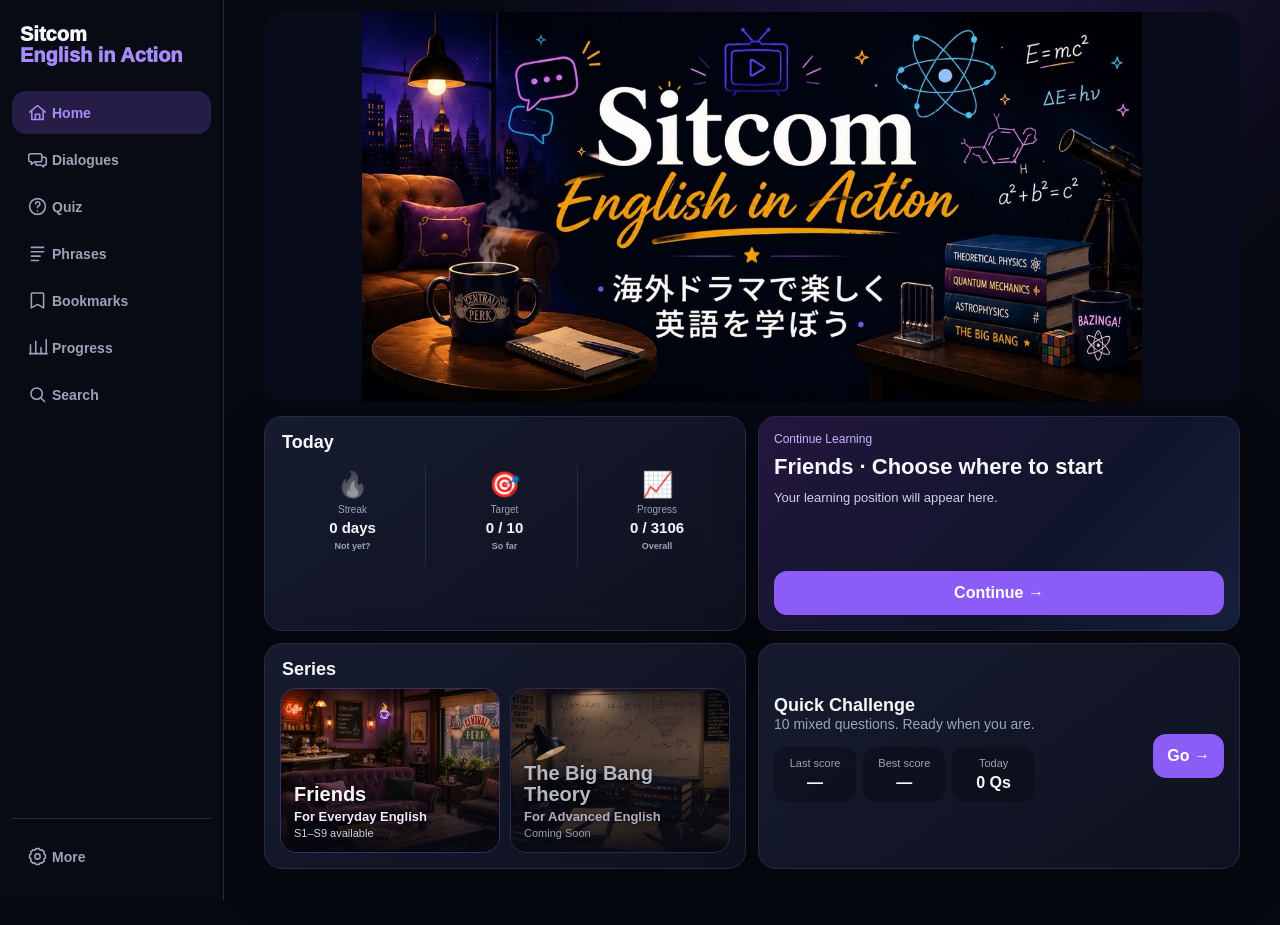
==== index.html @ 6dfb4ff4 "feat: harden dialogue phrase highlighting" ====
<!doctype html>
<html lang="ja">
<head>
  <meta charset="utf-8">
  <meta name="viewport" content="width=device-width, initial-scale=1, viewport-fit=cover">
  <meta name="theme-color" content="#070912">
  <meta name="apple-mobile-web-app-capable" content="yes">
  <meta name="apple-mobile-web-app-status-bar-style" content="black-translucent">
  <meta name="apple-mobile-web-app-title" content="Sitcom English">
  <title>Sitcom English in Action</title>
  <link rel="manifest" href="manifest.webmanifest">
  <link rel="apple-touch-icon" sizes="180x180" href="assets/icons/apple-touch-icon.png">
  <link rel="stylesheet" href="css/style.css?v=4.13">
</head>
<body>
  <div class="app-shell">
    <aside id="sidebar" class="sidebar" aria-label="Global navigation"></aside>
    <div class="app-column">
      <header class="topbar">
        <button id="backButton" class="icon-button back-button" type="button" aria-label="Back">←</button>
        <button id="searchButton" class="icon-button" type="button" aria-label="Universal Search">⌕</button>
      </header>
      <div id="desktopContextBar" class="desktop-contextbar" hidden>
        <button id="desktopBackButton" class="text-button desktop-back-button" type="button">← Back</button>
      </div>
      <main id="app" class="main" tabindex="-1">
        <section class="loading-card">Loading data…</section>
      </main>
    </div>
  </div>
  <nav id="bottomNav" class="bottom-nav" aria-label="Global navigation"></nav>
  <div id="modalRoot"></div>
  <script src="js/dialogue-match-hints.js?v=1.2" defer></script>
  <script src="js/dialogue-highlight-matcher.js?v=1.0" defer></script>
  <script src="js/app.js?v=4.27" defer></script>
  <script src="js/pwa.js?v=4.0" defer></script>
</body>
</html>
---- css/style.css ----
:root{
  color-scheme:dark;--bg:#070912;--bg-2:#0b0e19;--surface:#111525;--surface-2:#171c30;
  --border:#262c43;--text:#f7f7fb;--muted:#9aa3b8;--purple:#8b5cf6;--purple-2:#a78bfa;
  --purple-soft:#251d46;--danger:#f87171;--success:#4ade80;--warning:#fbbf24;
  --sidebar:224px;--topbar:64px;--bottom:72px;--radius:20px;--shadow:0 18px 48px rgba(0,0,0,.28);--mobile-top-inset:max(env(safe-area-inset-top,0px),env(titlebar-area-height,0px));--mobile-leading-inset:max(16px,env(safe-area-inset-left,0px),env(titlebar-area-x,0px))
}
*{box-sizing:border-box}html{background:var(--bg)}body{margin:0;background:radial-gradient(circle at 75% -15%,#25184a 0,transparent 34%),var(--bg);color:var(--text);font-family:Inter,-apple-system,BlinkMacSystemFont,"Segoe UI",sans-serif;min-height:100vh}
.sr-only{position:absolute;width:1px;height:1px;padding:0;margin:-1px;overflow:hidden;clip:rect(0,0,0,0);white-space:nowrap;border:0}
button,input,select{font:inherit}button{color:inherit}.app-shell{min-height:100vh}.app-column{min-width:0}.main{width:min(1120px,100%);margin:0 auto;padding:12px 16px calc(var(--bottom) + 24px)}
.topbar{height:calc(var(--topbar) + var(--mobile-top-inset));position:sticky;top:0;z-index:30;display:flex;align-items:center;justify-content:space-between;padding:var(--mobile-top-inset) 16px 0 var(--mobile-leading-inset);background:rgba(7,9,18,.88);backdrop-filter:blur(18px);border-bottom:1px solid rgba(38,44,67,.65)}
.desktop-contextbar{display:none}
.icon-button,.nav-button,.chip,.secondary-button,.primary-button,.bookmark-button,.list-row,.series-card,.text-button,.answer-button,.seg-button,.translation-toggle{border:0;cursor:pointer}
.icon-button{width:44px;height:44px;border-radius:50%;display:grid;place-items:center;background:var(--surface);border:1px solid var(--border);font-size:24px}.back-button:disabled{opacity:0;pointer-events:none}
.sidebar{display:none}.bottom-nav{position:fixed;z-index:40;left:0;right:0;bottom:0;height:calc(var(--bottom) + env(safe-area-inset-bottom));padding:6px 6px env(safe-area-inset-bottom);display:grid;grid-template-columns:repeat(5,1fr);background:rgba(11,14,25,.96);backdrop-filter:blur(18px);border-top:1px solid var(--border)}
.nav-button{min-width:0;background:transparent;color:var(--muted);border-radius:14px;padding:7px 2px;font-size:10px;font-weight:750;display:flex;flex-direction:column;align-items:center;gap:4px}.nav-button .nav-icon{font-size:18px;line-height:1}.nav-button.active{color:var(--purple-2);background:var(--purple-soft)}
.eyebrow{color:var(--purple-2);font-size:12px;font-weight:800;letter-spacing:.14em;text-transform:uppercase}.page-title{font-size:clamp(27px,7vw,42px);line-height:1.04;margin:6px 0 8px;letter-spacing:-.035em}.page-subtitle,.muted{color:var(--muted)}.page-subtitle{font-size:14px;margin:0}.page-header{position:relative;margin:10px 0 20px}.brand-title{font-size:clamp(38px,12vw,64px);line-height:.94;letter-spacing:-.055em;margin:12px 0}.brand-title span{display:block;color:var(--purple-2)}
.card{background:linear-gradient(145deg,rgba(23,28,48,.94),rgba(14,18,32,.96));border:1px solid var(--border);border-radius:var(--radius);padding:18px;box-shadow:var(--shadow)}.section{margin:18px 0}.section-head{display:flex;align-items:end;justify-content:space-between;gap:12px;margin:0 2px 10px}.section-title{font-size:18px;margin:0}.section-meta{font-size:12px;color:var(--muted)}
.today-grid{display:grid;grid-template-columns:repeat(3,1fr);gap:6px}.today-stat{text-align:center;padding:8px 4px;border-right:1px solid var(--border)}.today-stat:last-child{border:0}.today-icon{display:block;font-size:17px;margin-bottom:3px}.today-label{display:block;color:var(--muted);font-size:10px}.today-value{display:block;font-size:15px;margin-top:4px;white-space:nowrap}.continue-card{background:linear-gradient(135deg,#23163e,#10152a 62%,#17203b);min-height:190px;display:flex;flex-direction:column;justify-content:space-between}.continue-kicker{font-size:12px;color:#c4b5fd}.continue-title{font-size:22px;margin:8px 0}.continue-meta{color:#cbd5e1;font-size:13px;line-height:1.5}
.primary-button,.secondary-button,.danger-button{border-radius:14px;min-height:46px;padding:11px 16px;font-weight:800}.primary-button{background:var(--purple);color:white}.secondary-button{background:var(--surface-2);border:1px solid var(--border);color:var(--text)}.danger-button{background:#32191f;border:1px solid #743443;color:#fecaca}.secondary-button.selected-filter{background:var(--purple-soft);border-color:#6d4dae;color:#ddd6fe}.button-row{display:flex;gap:10px;flex-wrap:wrap}.button-row>*{flex:1}.compact-card{display:flex;align-items:center;justify-content:space-between;gap:14px}.compact-card .primary-button{flex:0 0 auto}
.series-grid{display:grid;grid-template-columns:repeat(2,minmax(0,1fr));gap:10px}.series-card{text-align:left;min-height:126px;padding:16px;border-radius:18px;background:linear-gradient(145deg,#21173e,#12172a);border:1px solid #3b2d68;display:flex;flex-direction:column;justify-content:flex-end}.series-card.disabled{opacity:.58;cursor:not-allowed;background:var(--surface)}.series-name{font-size:20px;font-weight:900;line-height:1.05}.series-state{color:var(--muted);font-size:11px;margin-top:7px}
.dashboard{display:grid;gap:14px}.stats-row{display:grid;grid-template-columns:repeat(3,1fr);gap:8px}.stat-box{padding:12px 8px;text-align:center;background:rgba(7,9,18,.45);border-radius:14px}.stat-box span{display:block;color:var(--muted);font-size:11px}.stat-box strong{display:block;margin-top:5px;font-size:16px}
.list-rows{border:1px solid var(--border);border-radius:18px;overflow:hidden}.list-row{width:100%;background:var(--surface);padding:17px;display:flex;justify-content:space-between;align-items:center;text-align:left;border-bottom:1px solid var(--border)}.list-row:last-child{border-bottom:0}.list-row strong{font-size:16px}.row-meta{color:var(--muted);font-size:13px}.row-end{display:flex;align-items:center;gap:10px}
.chips{display:flex;gap:8px;overflow-x:auto;white-space:nowrap;padding:2px 12px 8px 0;scrollbar-width:none;mask-image:linear-gradient(to right,#000 92%,transparent)}.chips::-webkit-scrollbar{display:none}.chips>.chip{flex:0 0 auto}.chip{white-space:nowrap;border-radius:999px;min-height:40px;padding:8px 14px;background:var(--surface);border:1px solid var(--border);color:var(--muted);font-size:13px;font-weight:800}.chip.selected{background:var(--purple);border-color:var(--purple);color:white;box-shadow:0 0 0 2px rgba(167,139,250,.2)}.chip:disabled{opacity:.35;cursor:not-allowed}
.filter-layout{display:grid;gap:14px}.filter-panel{min-width:0}.filter-group{margin-bottom:15px}.filter-label{font-size:11px;color:var(--muted);font-weight:800;text-transform:uppercase;letter-spacing:.08em;margin:0 0 7px}.select{width:100%;min-height:42px;background:var(--surface);color:var(--text);border:1px solid var(--border);border-radius:12px;padding:8px 12px}.result-count{color:var(--muted);font-size:13px;margin:2px 0 10px}
.content-list{display:grid;gap:10px}.phrase-card,.dialogue-card{position:relative;background:var(--surface);border:1px solid var(--border);border-radius:18px;padding:16px;cursor:pointer;transition:.16s transform,.16s border-color}.phrase-card:hover,.dialogue-card:hover{transform:translateY(-1px);border-color:#53437f}.phrase-name{font-size:19px;font-weight:900;color:#ddd6fe;padding-right:44px;overflow-wrap:anywhere}.meaning{margin-top:7px;font-size:15px;line-height:1.45}.meta-line{display:flex;flex-wrap:wrap;gap:6px;margin-top:11px}.tag{font-size:11px;color:#cbd5e1;background:#1c2236;border:1px solid #303750;border-radius:999px;padding:5px 8px}.priority{color:#f5d76e}.bookmark-button{position:absolute;right:12px;top:12px;width:42px;height:42px;border-radius:50%;background:#1c2236;border:1px solid var(--border);display:grid;place-items:center}.bookmark-button::before{content:"";width:13px;height:18px;border:2px solid var(--muted);clip-path:polygon(0 0,100% 0,100% 100%,50% 72%,0 100%)}.bookmark-button.on{background:#2c2050;border-color:#6d4dae}.bookmark-button.on::before{border-color:#d8b4fe;background:#d8b4fe}.empty{border:1px dashed var(--border);border-radius:18px;padding:22px;text-align:center;color:var(--muted)}
.dialogue-card{display:grid;grid-template-columns:58px 1fr;gap:14px}.dialogue-thumb{width:58px;height:58px;border-radius:15px;background:linear-gradient(145deg,#51368c,#17213d)}.dialogue-title{font-size:17px;font-weight:850;padding-right:42px;line-height:1.35}.dialogue-card .bookmark-button{top:10px}.chevron{color:var(--muted)}
.detail-card{position:relative;padding:20px}.detail-title{font-size:28px;line-height:1.15;margin:6px 48px 8px 0}.detail-copy{line-height:1.65}.example{background:#0c1020;border:1px solid var(--border);border-radius:14px;padding:14px;margin-top:10px;line-height:1.55}.dialogue-pager{display:grid;grid-template-columns:1fr auto 1fr;align-items:center;margin:4px 0 16px}.dialogue-pager .text-button:last-child{text-align:right}.text-button{background:none;color:var(--purple-2);padding:10px 0}.text-button:disabled{opacity:.3;cursor:default}
.dialogue-controls{display:grid;grid-template-columns:minmax(0,1fr);gap:8px}.segmented{display:grid;grid-template-columns:repeat(3,1fr);background:#0c1020;border:1px solid var(--border);border-radius:14px;padding:4px;gap:3px}.seg-button{background:transparent;border-radius:10px;padding:9px 5px;color:var(--muted);font-size:12px;font-weight:800}.seg-button.selected{background:var(--purple-soft);color:#ddd6fe}.translation-toggle{min-width:126px;display:flex;align-items:center;justify-content:center;gap:6px;padding:8px 11px;border-radius:14px;background:var(--surface-2);border:1px solid var(--border);color:var(--muted);font-size:12px}.translation-toggle strong{color:var(--text)}.translation-toggle.selected{background:var(--purple-soft);border-color:#6d4dae;color:#c4b5fd}.translation-toggle.selected strong{color:#ddd6fe}.dialogue-recording-actions,.detail-recording-actions{display:grid;grid-template-columns:repeat(2,minmax(0,1fr));gap:8px}.record-button{min-width:0;white-space:nowrap}.record-button:disabled{opacity:.5;cursor:default}.dialogue-play-button{width:100%;min-width:0;height:46px;min-height:46px;white-space:nowrap}.dialogue-play-button.playing{background:var(--purple-soft);border-color:#6d4dae;color:#ddd6fe}.conversation{display:flex;flex-direction:column;gap:10px;margin:18px 0}.bubble-row{display:flex}.bubble-row.b{justify-content:flex-end}.bubble{max-width:87%;border-radius:18px 18px 18px 5px;padding:12px 14px;background:#1a2032;border:1px solid var(--border);line-height:1.5}.bubble-row.b .bubble{border-radius:18px 18px 5px 18px;background:#251d46;border-color:#443269}.speaker-label{font-size:10px;color:var(--purple-2);font-weight:900;margin-bottom:4px}.translation{font-size:12px;color:var(--muted);margin-top:6px}.hidden-line{min-width:150px;cursor:pointer}.hidden-line .dialogue-line-text{border-bottom:2px solid transparent}.hidden-dialogue-text{color:transparent;background:rgba(139,92,246,.2);border-bottom-color:var(--purple-2);border-radius:5px 5px 2px 2px;box-decoration-break:clone;-webkit-box-decoration-break:clone;user-select:none;-webkit-user-select:none}.hidden-dialogue-text .highlight-phrase{color:transparent}.hidden-speaker-control{visibility:hidden;pointer-events:none}.highlight-phrase{color:#ddd6fe;background:rgba(139,92,246,.22);border-radius:4px;padding:0 2px}.learning-list{display:grid;gap:8px}.learning-item{background:#0c1020;border:1px solid var(--border);border-radius:14px;padding:12px;cursor:pointer}.learning-item strong{display:block;color:#ddd6fe}.learning-item span{display:block;color:var(--muted);font-size:13px;margin-top:4px}
.quiz-question{font-size:19px;line-height:1.55;margin:16px 0}.quiz-progress{height:5px;background:#242a3c;border-radius:99px;overflow:hidden}.quiz-progress>span{display:block;height:100%;background:var(--purple);transition:width .2s}.answer-list{display:grid;gap:9px}.answer-button{min-height:50px;text-align:left;border-radius:14px;padding:12px 14px;background:var(--surface-2);border:1px solid var(--border)}.answer-button.correct{border-color:var(--success);background:#102a20}.answer-button.incorrect{border-color:var(--danger);background:#32191f}.answer-button:disabled{cursor:default}.feedback{border-radius:15px;padding:14px;margin:14px 0}.feedback.good{background:#102a20;color:#bbf7d0}.feedback.bad{background:#32191f;color:#fecaca}.blank-input{width:100%;background:var(--surface);border:1px solid var(--border);color:var(--text);border-radius:14px;padding:14px;font-size:17px;margin:12px 0}.result-score{font-size:54px;font-weight:950;letter-spacing:-.05em;margin:4px 0 14px}.mistake-list{display:grid;gap:8px;margin:12px 0}.mistake-item{width:100%;min-height:56px;display:grid;grid-template-columns:minmax(0,1fr) auto;align-items:center;gap:12px;text-align:left;color:var(--text);transition:.16s border-color,.16s background-color}.mistake-copy{min-width:0}.mistake-copy strong,.mistake-copy>span{overflow-wrap:anywhere}.mistake-chevron{color:var(--muted);font-size:24px;line-height:1}.mistake-item:hover{border-color:#53437f;background:#12172a}.mistake-item:focus-visible{outline:2px solid var(--purple-2);outline-offset:2px;border-color:#6d4dae}
.quiz-question{font-size:19px;line-height:1.55;margin:16px 0}.quiz-progress{height:5px;background:#242a3c;border-radius:99px;overflow:hidden}.quiz-progress>span{display:block;height:100%;background:var(--purple);transition:width .2s}.answer-list{display:grid;gap:9px}.answer-button{min-height:50px;text-align:left;border-radius:14px;padding:12px 14px;background:var(--surface-2);border:1px solid var(--border)}.answer-button.correct{border-color:var(--success);background:#102a20}.answer-button.incorrect{border-color:var(--danger);background:#32191f}.answer-button:disabled{cursor:default}.feedback{border-radius:15px;padding:14px;margin:14px 0}.feedback.good{background:#102a20;color:#bbf7d0}.feedback.bad{background:#32191f;color:#fecaca}.blank-input{width:100%;background:var(--surface);border:1px solid var(--border);color:var(--text);border-radius:14px;padding:14px;font-size:17px;margin:12px 0}.result-score{font-size:54px;font-weight:950;letter-spacing:-.05em;margin:4px 0 14px}.mistake-list{display:grid;gap:8px;margin:12px 0}.mistake-item{width:100%;min-height:56px;display:grid;grid-template-columns:minmax(0,1fr) auto;align-items:center;gap:12px;text-align:left;color:var(--text);transition:.16s border-color,.16s background-color}.mistake-copy{min-width:0}.mistake-copy strong,.mistake-copy>span{overflow-wrap:anywhere}.mistake-chevron{color:var(--muted);font-size:24px;line-height:1}.mistake-item:hover{border-color:#53437f;background:#12172a}.mistake-item:focus-visible{outline:2px solid var(--purple-2);outline-offset:2px;border-color:#6d4dae}.quiz-result-item{grid-template-columns:auto minmax(0,1fr) auto auto}.quiz-result-number{min-width:18px;color:var(--muted);font-size:12px;font-weight:850}.quiz-result-status{border:1px solid currentColor;border-radius:999px;padding:4px 7px;font-size:10px;font-weight:900;line-height:1}.quiz-result-status.correct{color:#86efac;background:rgba(34,197,94,.1)}.quiz-result-status.incorrect{color:#fca5a5;background:rgba(239,68,68,.1)}
.modal-open{overflow:hidden}.search-backdrop{z-index:110}.search-modal{width:min(760px,calc(100vw - 40px));max-height:min(85vh,860px);display:flex;flex-direction:column;overflow:hidden;box-shadow:0 24px 72px rgba(0,0,0,.48)}.search-modal .modal-heading{flex:0 0 auto}.search-input{flex:0 0 auto;width:100%;min-height:48px;background:var(--surface-2);border:1px solid var(--border);border-radius:15px;padding:12px 14px;color:var(--text);font-size:16px}.search-input:focus-visible{outline:2px solid var(--purple-2);outline-offset:2px;border-color:#6d4dae}.search-results{min-height:0;overflow-y:auto;overscroll-behavior:contain;margin-top:16px;padding:0 6px 4px 0;scrollbar-width:thin;scrollbar-color:#4b4168 transparent}.search-results::-webkit-scrollbar{width:6px}.search-results::-webkit-scrollbar-track{background:transparent}.search-results::-webkit-scrollbar-thumb{background:#4b4168;border-radius:999px}.search-section{margin:18px 0}.search-hit{cursor:pointer;padding:13px 0;border-bottom:1px solid var(--border)}.search-hit strong{color:#ddd6fe}.search-snippet{font-size:13px;color:var(--muted);margin-top:5px;line-height:1.45}mark{background:#563c8d;color:white;border-radius:3px;padding:0 2px}
.modal-backdrop{position:fixed;inset:0;z-index:100;background:rgba(0,0,0,.7);display:grid;place-items:center;padding:20px}.modal{width:min(380px,100%);background:var(--surface);border:1px solid var(--border);border-radius:20px;padding:20px}.modal h2{margin-top:0}.loading-card{margin:20vh auto;padding:24px;text-align:center;color:var(--muted)}
.backup-modal{width:min(460px,100%);max-height:min(88vh,720px);overflow-y:auto;overflow-x:hidden}.backup-actions{display:grid;gap:10px}.backup-action{width:100%;min-height:70px;display:flex;align-items:flex-start;justify-content:center;flex-direction:column;gap:5px;padding:14px 16px;text-align:left;color:var(--text);background:#0c1020;border:1px solid var(--border);border-radius:14px}.backup-action:hover{border-color:#6d4dae;background:#11162b}.backup-action:focus-visible{outline:2px solid var(--purple-2);outline-offset:2px}.backup-action strong,.backup-action span{display:block}.backup-action span{color:var(--muted);font-size:12px}.backup-info{margin-top:16px;padding-top:15px;border-top:1px solid var(--border);color:var(--muted);font-size:13px;line-height:1.6}.backup-info>p{margin:0 0 10px}.backup-info section{margin-top:14px}.backup-info h3{margin:0 0 4px;color:var(--text);font-size:13px}.backup-info section p{margin:0}.backup-note{color:var(--muted);line-height:1.55}.backup-info .backup-note{margin:14px 0 0;font-size:12px}.backup-feedback{margin:14px 0 0;padding:10px 12px;border-radius:12px;font-size:13px;line-height:1.5}.backup-feedback.success{color:#bbf7d0;background:#10251d;border:1px solid #285e46}.backup-feedback.error,.backup-warning{color:#fecaca;background:#32191f;border:1px solid #743443}.backup-warning{padding:10px 12px;border-radius:12px;font-size:13px}.visually-hidden{position:absolute!important;width:1px!important;height:1px!important;padding:0!important;margin:-1px!important;overflow:hidden!important;clip:rect(0,0,0,0)!important;white-space:nowrap!important;border:0!important}
.sound-setting{width:100%;display:flex;align-items:center;justify-content:space-between;gap:12px;padding:10px 12px;text-align:left;color:var(--text);background:#0c1020;border:1px solid var(--border);border-radius:14px;cursor:pointer}.sound-setting strong,.sound-setting small{display:block}.sound-setting-copy{display:flex;align-items:baseline;gap:7px;min-width:0}.sound-setting small{color:var(--muted);font-size:10px;font-weight:800;letter-spacing:.06em}.sound-switch{position:relative;flex:0 0 auto;width:42px;height:24px;border-radius:999px;background:#303750;transition:.16s background}.sound-switch i{position:absolute;top:3px;left:3px;width:18px;height:18px;border-radius:50%;background:#cbd5e1;transition:.16s transform}.sound-switch.on{background:var(--purple)}.sound-switch.on i{transform:translateX(18px);background:white}.sound-setting:focus-visible{outline:2px solid var(--purple-2);outline-offset:2px}.sidebar-sound-setting{min-height:44px;margin:0 0 4px;background:transparent}.sidebar-sound-setting:hover{background:var(--surface-2)}
.sidebar-more-panel{display:grid;gap:4px;margin-top:6px;padding:7px;background:#0c1020;border:1px solid var(--border);border-radius:14px;box-shadow:0 12px 30px rgba(0,0,0,.3)}.sidebar-more-panel[hidden]{display:none}.sidebar-more-button[aria-expanded="true"]{color:var(--purple-2);background:var(--purple-soft)}.sidebar-more-sound-setting{min-height:44px;background:transparent;border:0}.sidebar-more-row{width:100%;min-height:42px;display:flex;align-items:center;gap:10px;padding:8px 10px;color:var(--text);background:transparent;border:0;border-radius:10px;text-align:left;cursor:pointer}.sidebar-more-row:hover,.sidebar-more-row:focus-visible{background:var(--surface-2)}
.how-list{display:grid;gap:12px}.how-item{display:grid;grid-template-columns:28px 1fr;gap:10px}.how-icon{color:var(--purple-2)}.how-item strong{display:block}.how-item span{display:block;color:var(--muted);font-size:13px;margin-top:3px}.desktop-only{display:none}
@media (min-width:760px){
  .app-shell{display:grid;grid-template-columns:var(--sidebar) minmax(0,1fr)}.sidebar{display:flex;position:sticky;top:0;height:100vh;padding:24px 14px;flex-direction:column;border-right:1px solid var(--border);background:rgba(9,11,21,.96);z-index:45}.sidebar-brand{font-size:20px;font-weight:950;line-height:1.03;margin:4px 8px 28px}.sidebar-brand span{display:block;color:var(--purple-2)}.sidebar .nav-button{font-size:14px;flex-direction:row;justify-content:flex-start;padding:12px 14px;margin:3px 0}.sidebar .nav-icon{width:24px;text-align:center}.sidebar-primary{display:flex;flex-direction:column}.sidebar-secondary{display:flex;flex-direction:column;margin-top:auto;padding-top:14px;border-top:1px solid var(--border)}.bottom-nav{display:none}.topbar{display:none}.desktop-contextbar{width:min(1120px,100%);margin:0 auto;padding:12px 28px 0}.desktop-contextbar:not([hidden]){display:flex}.desktop-back-button{min-height:38px;padding:5px 0}.main{padding:12px 28px 56px}.desktop-contextbar:not([hidden])+.main{padding-top:7px}.dashboard{grid-template-columns:repeat(2,minmax(0,1fr));align-items:stretch}.dashboard>.card{min-height:230px}.filter-layout{grid-template-columns:230px minmax(0,1fr);align-items:start}.filter-panel{position:sticky;top:16px}.dialogue-layout{display:grid;grid-template-columns:minmax(0,1.5fr) minmax(260px,.75fr);gap:18px;align-items:start}.dialogue-side{position:sticky;top:16px}.desktop-only{display:block}.mobile-only{display:none}.main{padding-bottom:56px}
}
@media (min-width:1100px){.main{padding-left:40px;padding-right:40px}.phrase-grid{grid-template-columns:repeat(2,minmax(0,1fr))}.brand-title{font-size:68px}}
@media (max-width:759px){.search-backdrop{padding:16px 12px calc(var(--bottom) + env(safe-area-inset-bottom) + 12px)}.search-modal{width:100%;max-height:min(82vh,calc(100dvh - var(--bottom) - env(safe-area-inset-bottom) - 28px));padding:18px}.search-results{margin-top:14px}}
@supports (-webkit-touch-callout:none){@media (max-width:759px){:root{--mobile-top-inset:max(env(safe-area-inset-top,0px),env(safe-area-max-inset-top,0px),env(titlebar-area-height,0px),24px)}}}
@media (max-width:759px){.ipad-window-ui{--mobile-leading-inset:max(72px,env(safe-area-inset-left,0px),env(titlebar-area-x,0px))}}
@media (max-width:1000px){.translation-toggle,.dialogue-play-button{min-height:42px;width:100%}}
.dialogue-controls .segmented{grid-template-columns:repeat(4,1fr)}
.blank-mode-hint{margin:8px 2px 0;font-size:12px;line-height:1.4}.reveal-hint-concealed{visibility:hidden;pointer-events:none;user-select:none;-webkit-user-select:none}
.dialogue-blank{color:transparent;background:rgba(139,92,246,.2);border-bottom:2px solid var(--purple-2);border-radius:5px 5px 2px 2px;cursor:pointer;box-decoration-break:clone;-webkit-box-decoration-break:clone;user-select:none;-webkit-user-select:none}
.dialogue-blank:hover,.dialogue-blank:focus-visible{background:rgba(139,92,246,.34);outline:2px solid rgba(167,139,250,.45);outline-offset:2px}
.dialogue-blank-text{color:inherit}.translation-concealed{visibility:hidden;pointer-events:none;user-select:none;-webkit-user-select:none}
/* v2.0 shared UI refinement: unified line icons and one-step denser layout. */
.line-icon{width:22px;height:22px;display:block;fill:none;stroke:currentColor;stroke-width:1.8;stroke-linecap:round;stroke-linejoin:round}
.nav-button{padding:6px 2px;gap:3px}.nav-button .nav-icon{font-size:inherit;line-height:1}.nav-button .line-icon{width:21px;height:21px}
.bookmark-button{right:10px;top:10px;color:var(--muted)}.bookmark-button::before{content:none}.bookmark-button .line-icon{width:20px;height:20px}.bookmark-button.on{color:#d8b4fe}.bookmark-button.on .bookmark-icon{fill:currentColor}
.icon-label{display:inline-flex;align-items:center;justify-content:center;gap:7px}.icon-label .line-icon{width:17px;height:17px;flex:0 0 auto}
.main{padding-top:10px}.page-header{margin:8px 0 16px}.card{border-radius:18px;padding:15px}.section{margin:15px 0}.section-head{gap:10px;margin-bottom:8px}.dashboard{gap:11px}.compact-card{gap:11px}
.primary-button,.secondary-button{min-height:44px;padding:9px 14px;border-radius:13px}.series-card{min-height:116px;padding:14px;border-radius:16px}.stats-row{gap:7px}.stat-box{padding:10px 7px;border-radius:13px}
.list-rows{border-radius:16px}.list-row{padding:14px}.chips{gap:6px;padding:2px 10px 6px 0}.chip{min-height:40px;padding:7px 12px}.filter-layout{gap:11px}.filter-group{margin-bottom:12px}.filter-label{font-size:10.5px;margin-bottom:6px}.select{min-height:40px;padding:7px 11px}.result-count{font-size:12px;margin-bottom:8px}
.content-list{gap:8px}.phrase-card,.dialogue-card{border-radius:16px;padding:14px}.meaning{margin-top:6px}.meta-line{gap:5px;margin-top:9px}.tag{font-size:10px;padding:4px 7px}.empty{border-radius:16px;padding:18px}
.dialogue-card{grid-template-columns:54px 1fr;gap:12px}.dialogue-thumb{width:54px;height:54px;border-radius:14px}.detail-card{padding:17px}.example{padding:12px;margin-top:8px}.conversation{gap:8px;margin:15px 0}.bubble{padding:11px 13px}.learning-list{gap:7px}.learning-item{padding:10px}.search-section{margin:15px 0}.search-hit{padding:11px 0}
@media (min-width:760px){.sidebar{padding:20px 12px}.sidebar-brand{margin-bottom:24px}.sidebar .nav-button{padding:11px 13px;margin:2px 0}.sidebar .nav-icon{width:24px;display:grid;place-items:center}.main{padding-top:12px}.desktop-contextbar:not([hidden])+.main{padding-top:7px}.dashboard{gap:12px}.dashboard>.card{min-height:215px}.filter-layout{grid-template-columns:220px minmax(0,1fr)}.dialogue-layout{gap:15px}}
@media (prefers-reduced-motion:reduce){*{scroll-behavior:auto!important;transition:none!important}}

/* v2.0 shared UI refinement 2: denser list filters, dialogue cards and shared chips. */
.list-page-header{margin-bottom:14px}
.list-page-title{margin:0;color:var(--text);font-size:clamp(18px,4.8vw,24px);line-height:1.2;letter-spacing:.01em;text-transform:uppercase}
.list-page-count{margin:4px 0 0;color:var(--muted);font-size:13px}
.chips{gap:5px;padding:1px 9px 5px 0}
.chip{min-height:38px;padding:6px 11px;font-size:12.5px;box-shadow:none}
.chip.selected{box-shadow:0 1px 5px rgba(139,92,246,.2)}
.phrase-filter-panel{padding:12px}
.phrase-filter-panel .filter-group{margin-bottom:9px}
.phrase-filter-panel .filter-label{margin-bottom:4px}
.phrase-filter-panel .select{min-height:38px;padding:5px 10px}
.phrase-filter-panel .secondary-button{min-height:40px;padding:7px 11px}
.dialogue-list{gap:6px}
.dialogue-card{grid-template-columns:42px minmax(0,1fr);gap:10px;padding:10px 12px;border-radius:14px}
.dialogue-thumb{width:42px;height:42px;border-radius:11px}
.dialogue-card-body{min-width:0}
.dialogue-title{font-size:16px;line-height:1.25;padding-right:40px}
.dialogue-counts{margin-top:3px;color:var(--muted);font-size:12px;line-height:1.25}
.dialogue-meta{display:flex;align-items:center;flex-wrap:wrap;gap:5px 8px;margin-top:6px}
.dialogue-meta .tag{padding:3px 6px}
.episode-text{min-width:0;color:#b8c0d2;font-size:10.5px;line-height:1.35;overflow-wrap:anywhere}
.dialogue-card .bookmark-button{top:5px;right:6px;width:38px;height:38px}
@media (min-width:760px){.list-page-header{margin-bottom:16px}.phrase-filter-panel{padding:13px}.dialogue-card{grid-template-columns:44px minmax(0,1fr);padding:11px 13px}.dialogue-thumb{width:44px;height:44px}}

/* v2.0 shared UI refinement 3: detail rhythm, shared search cards and episode rows. */
.detail-page{padding-top:2px}
.detail-page.detail-swipe-transition{pointer-events:none;will-change:transform,opacity}
.detail-page .detail-card{margin-top:0}
.detail-page .detail-title{margin-top:5px;margin-bottom:7px}
.detail-page .meta-line{margin-top:8px}
.detail-page .detail-copy{margin:14px 0 10px}
.dialogue-detail-page .dialogue-pager,.phrase-detail-page .dialogue-pager{margin:0 0 6px}
.detail-page-header{margin:0 0 13px;padding-right:46px}
.detail-page-header .page-title{margin-top:5px;margin-bottom:0}
.detail-page-header .bookmark-button{top:16px}
.search-results .phrase-card,.search-results .dialogue-card{width:100%}
.search-results .phrase-grid{grid-template-columns:1fr}
.search-section>.section-title{margin-bottom:9px}
.episode-list{border-color:rgba(38,44,67,.82)}
.episode-row{min-height:52px;padding:12px 14px}
.episode-row:not(:last-child){border-bottom-color:rgba(38,44,67,.7)}
.episode-row .row-end{display:grid;grid-template-columns:minmax(72px,auto) 12px;gap:9px;align-items:center}
.episode-row .row-meta{text-align:right;font-variant-numeric:tabular-nums}
.episode-chevron{width:12px;text-align:right;color:var(--muted);font-size:18px;line-height:1}
@media (min-width:760px){.detail-page{padding-top:0}.episode-row{min-height:54px;padding:13px 16px}}

/* v2.0 shared UI refinement 4: branded home, menu/settings and weak browsing. */
.main.home-view:focus{outline:none}
/* The route renderer focuses this non-interactive landmark for screen-reader
   navigation. Safari can paint that programmatic focus as a blue ring around
   the whole content area (most visibly as horizontal lines on iPad). Keep the
   focus target, but reserve visible focus indicators for actual controls. */
.main[tabindex="-1"]:focus,.main[tabindex="-1"]:focus-visible{
  outline:none;
  box-shadow:none;
}
.brand-visual{grid-column:1/-1;width:100%;max-width:1000px;margin:0 auto 2px;border-radius:18px;overflow:hidden;background:#080b19}
.brand-visual img{display:block;width:100%;height:auto;aspect-ratio:1600/640;object-fit:contain}
.series-section{min-width:0}
.series-card{position:relative;aspect-ratio:4/3;min-height:0;padding:0;overflow:hidden;background-position:center;background-repeat:no-repeat;background-size:cover;isolation:isolate}
.series-card::after{content:"";position:absolute;inset:35% 0 0;z-index:-1;background:linear-gradient(to bottom,transparent,rgba(5,7,16,.94))}
.series-card.series-friends{background-image:url("../assets/series-friends-v53.webp")}
.series-card.series-tbbt{background-image:url("../assets/series-tbbt-v53.png");background-position:center;background-size:cover}
.series-card.disabled{opacity:.72;background-color:var(--surface)}
.series-overlay{display:flex;flex-direction:column;width:100%;padding:11px;text-shadow:0 1px 5px rgba(0,0,0,.9)}
.series-name{font-size:clamp(14px,4.4vw,20px)}
.series-role{margin-top:4px;color:#f1e9ff;font-size:clamp(10px,2.8vw,13px);font-weight:750;line-height:1.2}
.series-state{color:#cbd5e1;font-size:10px;margin-top:3px}
.series-description{max-width:720px;margin:-3px 0 18px;color:var(--muted);line-height:1.65}
.series-modes .list-row>span:first-child{display:flex;flex-direction:column;gap:4px}
.series-modes .list-row small{color:var(--muted);font-size:12px;line-height:1.35}
.today-icon{display:flex;align-items:center;justify-content:center;min-height:30px;font-size:25px;line-height:1;margin-bottom:0}.today-label{margin-top:5px}.today-icon.review-icon{color:inherit}
.streak-fire{transition:filter .18s ease,opacity .18s ease}.streak-stat.not-studied-today .streak-fire{filter:grayscale(1);opacity:.58}.today-status{display:block;max-width:112px;min-height:22px;margin:5px auto 0;color:var(--muted);font-size:9px;font-weight:700;line-height:1.25}.streak-stat.studied-today .today-status{color:#c4b5fd;font-weight:850}
.home-menu-button .line-icon{width:22px;height:22px}
.weak-filter{width:100%;margin:0 0 9px;min-height:40px;padding:7px 11px}
.dialogue-card{display:block;grid-template-columns:none;gap:0}
.dialogue-card-body{width:100%}
.modal-heading{display:flex;align-items:center;justify-content:space-between;gap:12px;margin-bottom:16px}
.modal-heading h2{margin:0}
.modal-close{width:38px;height:38px;font-size:22px}
.drawer-backdrop{position:fixed;inset:0;z-index:100;background:rgba(0,0,0,.7);animation:drawer-fade .18s ease-out}
.home-drawer{width:min(78vw,320px);height:100%;padding:calc(16px + env(safe-area-inset-top)) 14px calc(14px + env(safe-area-inset-bottom));background:rgba(9,11,21,.99);border-right:1px solid var(--border);box-shadow:18px 0 48px rgba(0,0,0,.36);animation:drawer-in .22s ease-out;display:flex;flex-direction:column;overflow:hidden}
.drawer-heading{display:flex;align-items:center;justify-content:space-between;gap:12px;padding:0 4px 14px;border-bottom:1px solid var(--border)}
.drawer-heading h2{margin:0;font-size:18px}.drawer-nav{padding-top:10px;min-height:0;flex:1;display:flex;flex-direction:column}.drawer-menu-scroll{min-height:0;overflow-y:auto;overscroll-behavior:contain}.drawer-divider{height:1px;margin:7px 4px;background:var(--border)}.drawer-sound-setting{min-height:52px;margin-bottom:4px}.drawer-row{width:100%;min-height:48px;display:flex;align-items:center;gap:12px;padding:10px 12px;color:var(--text);background:transparent;border:0;border-radius:12px;text-align:left;cursor:pointer}.drawer-row:hover,.drawer-row:focus-visible{background:var(--surface-2)}.drawer-icon{width:24px;display:grid;place-items:center;color:var(--muted)}.drawer-about{flex:0 0 auto;margin-top:auto;border-top:1px solid var(--border);border-radius:0 0 12px 12px}
@keyframes drawer-in{from{transform:translateX(-100%)}to{transform:translateX(0)}}@keyframes drawer-fade{from{background:rgba(0,0,0,0)}to{background:rgba(0,0,0,.7)}}
.menu-row{width:100%;min-height:48px;display:flex;align-items:center;justify-content:space-between;padding:10px 12px;color:var(--text);background:transparent;border:0;border-bottom:1px solid var(--border);text-align:left;cursor:pointer}
.menu-row:last-child{border-bottom:0}
.menu-row span{color:var(--muted);font-size:20px}
.target-options{display:flex;gap:6px;overflow-x:auto;padding:2px 0 10px}
.custom-target{display:grid;grid-template-columns:1fr auto;gap:8px;align-items:end;margin-top:8px}
.custom-target label{grid-column:1/-1;color:var(--muted);font-size:12px}
.custom-target .primary-button{min-width:82px}
.setting-error{margin:9px 0 0;color:#fecaca;font-size:12px}
.about-brand{font-size:20px;font-weight:900;color:#ddd6fe}
.about-modal{max-height:min(88vh,760px);display:flex;flex-direction:column;overflow:hidden}.about-content{min-height:0;overflow-y:auto;overscroll-behavior:contain;padding-right:4px}
.about-series{display:grid;gap:4px;padding:12px 0;border-top:1px solid var(--border)}
.about-series strong{font-size:16px}.about-series span{color:var(--muted);font-size:13px}
.about-series .about-secondary{margin-top:4px;font-size:12px;opacity:.82}
.about-concept{margin-top:4px;padding-top:14px;border-top:1px solid var(--border)}.about-concept h3{margin:0 0 9px;color:#ddd6fe;font-size:15px}.about-concept p{margin:0 0 10px;color:var(--muted);font-size:13px;line-height:1.65}.about-concept .about-concept-english{margin-top:14px;color:#c4b5fd;font-style:italic}.about-concept .about-creator{display:block;margin:14px 0 0;padding:2px 0;color:var(--text);background:transparent;border:0;font-size:12px;letter-spacing:.02em;text-align:left;cursor:pointer;transition:color .16s ease}.about-concept .about-creator:hover{color:#c4b5fd}.about-concept .about-creator:focus-visible{outline:2px solid var(--purple-2);outline-offset:4px;border-radius:2px}
.creator-easter-egg-backdrop{z-index:120;padding:max(20px,env(safe-area-inset-top)) max(20px,env(safe-area-inset-right)) max(20px,env(safe-area-inset-bottom)) max(20px,env(safe-area-inset-left))}.creator-easter-egg-modal{position:relative;width:min(920px,100%);max-height:100%;padding:12px;background:var(--surface);border:1px solid var(--border);border-radius:20px;box-shadow:0 24px 72px rgba(0,0,0,.55)}.creator-easter-egg-modal img{display:block;width:auto;max-width:100%;height:auto;max-height:calc(100dvh - 64px - env(safe-area-inset-top,0px) - env(safe-area-inset-bottom,0px));margin:0 auto;object-fit:contain;border-radius:13px}.creator-easter-egg-close{position:absolute;z-index:1;top:20px;right:20px;background:rgba(7,9,18,.86);box-shadow:0 4px 16px rgba(0,0,0,.38)}
.help-modal{width:min(760px,calc(100vw - 32px));max-height:min(88vh,860px);display:flex;flex-direction:column;overflow:hidden}.help-modal .modal-heading{flex:0 0 auto}.help-content{min-height:0;overflow-y:auto;overscroll-behavior:contain;padding:0 6px 4px 0}.help-intro{padding:2px 2px 14px}.help-intro h3{margin:5px 0 7px;font-size:22px}.help-intro p{margin:0;color:var(--muted);line-height:1.6}.help-paths{display:grid;gap:10px}.help-path{padding:13px;border:1px solid var(--border);border-radius:14px;background:#0c1020}.help-path h3{margin:0 0 7px;color:#ddd6fe;font-size:15px}.help-path ul{margin:0;padding-left:18px;color:var(--muted);font-size:13px;line-height:1.6}.help-faqs{margin-top:20px}.help-faqs>h3{margin:0 0 9px}.help-faq{border-top:1px solid var(--border)}.help-faq:last-child{border-bottom:1px solid var(--border)}.help-faq summary{position:relative;padding:13px 28px 13px 2px;cursor:pointer;font-size:14px;font-weight:800;list-style:none}.help-faq summary::-webkit-details-marker{display:none}.help-faq summary::after{content:"＋";position:absolute;right:4px;color:var(--purple-2)}.help-faq[open] summary::after{content:"−"}.help-faq>div{padding:0 24px 13px 2px;color:var(--muted);font-size:13px;line-height:1.65}.help-faq p{margin:0}.help-faq strong{color:var(--text)}
.help-discord-link{display:inline-flex;width:auto;margin-top:11px;text-decoration:none}
@media (min-width:760px){.help-paths{grid-template-columns:repeat(3,minmax(0,1fr))}}
@media (min-width:760px){.sidebar{overflow-y:auto;overflow-x:hidden;overscroll-behavior:contain;scrollbar-width:thin;scrollbar-color:#4b4168 transparent}.sidebar-brand,.sidebar-primary,.sidebar-secondary{flex-shrink:0}.sidebar::-webkit-scrollbar{width:6px}.sidebar::-webkit-scrollbar-track{background:transparent}.sidebar::-webkit-scrollbar-thumb{background:#4b4168;border-radius:999px}}
@media (max-width:759px){.help-backdrop,.about-backdrop{padding:calc(12px + env(safe-area-inset-top)) 10px calc(12px + env(safe-area-inset-bottom))}.help-modal,.about-modal{width:100%;max-height:calc(100dvh - 24px - env(safe-area-inset-top) - env(safe-area-inset-bottom));padding:16px}.help-intro h3{font-size:20px}}
@media (max-width:759px){.home-view .dashboard>.brand-visual{display:block;width:100%;max-width:100%;margin:0 auto 2px;border-radius:14px}.home-view .brand-visual>picture{display:block;width:100%;max-width:100%}.home-view .brand-visual>picture>img{display:block;width:100%;max-width:100%;height:auto;aspect-ratio:1600/640;object-fit:cover}.home-view .home-quiz-card{min-height:0;padding:14px}.series-overlay{padding:9px}}
@media (min-width:760px){.home-menu-button{opacity:0;pointer-events:none}.brand-visual{border-radius:20px}.series-overlay{padding:13px}.series-state{font-size:11px}}

/* v2.0.7: restored detail navigation and interactive progress. */
.today-stat{appearance:none;width:100%;color:inherit;background:transparent;border:0;border-right:1px solid var(--border);border-radius:10px;cursor:pointer;font:inherit}
.today-stat:hover,.today-stat:focus-visible{background:rgba(139,92,246,.1)}
.today-stat:focus-visible,.phrase-card:focus-visible,.dialogue-card:focus-visible{outline:2px solid var(--purple-2);outline-offset:2px}
.detail-section{margin-top:22px}
.detail-section>.section-title{margin-bottom:10px}
.examples-section-head{display:flex;align-items:center;justify-content:space-between;gap:12px;margin-bottom:10px}
.examples-section-head>.section-title{margin:0}
.examples-section-head .detail-recording-actions{width:min(330px,100%)}
.example-row{margin-top:9px}
.example-row .example{display:flex;align-items:center;justify-content:space-between;gap:12px;margin-top:0}
.example-copy{min-width:0;display:flex;flex-direction:column;gap:5px}
.example-text,.example-translation{display:block;line-height:1.55}
.example-translation{color:var(--muted);font-size:12px}
.speaker-button{flex:0 0 42px;width:42px;height:42px;display:grid;place-items:center;border-radius:50%;background:var(--surface-2);border:1px solid var(--border);font-size:18px}
.speaker-button:hover,.speaker-button:focus-visible{border-color:#6d4dae;background:var(--purple-soft)}
.dialogue-line{display:flex;align-items:center;justify-content:space-between;gap:10px}
.dialogue-line-copy{min-width:0;flex:1}
.dialogue-line-text{overflow-wrap:anywhere;border-bottom:2px solid transparent}
.related-dialogues{display:grid;gap:7px}
.related-dialogue{width:100%;min-height:46px;display:flex;align-items:center;justify-content:space-between;gap:12px;padding:10px 13px;text-align:left;color:var(--text);background:#0c1020;border:1px solid var(--border);border-radius:13px}
.related-dialogue span:first-child{color:#ddd6fe;font-weight:800}
.related-dialogue span:last-child{color:var(--muted);font-size:20px}
.compact-empty{padding:14px}
.streak-modal{text-align:center}
.streak-modal .modal-heading{text-align:left}
.streak-emoji{font-size:38px;line-height:1;margin:8px 0}
.streak-days{display:block;font-size:24px;color:#ddd6fe}
.streak-week{display:grid;grid-template-columns:repeat(7,minmax(0,1fr));gap:5px;margin-top:18px}
.streak-week-day{min-width:0;padding:7px 2px;border:1px solid transparent;border-radius:10px;background:#0c1020}
.streak-week-day span{display:block;color:var(--muted);font-size:10px;font-weight:800;line-height:1.2}
.streak-week-day strong{display:grid;place-items:center;min-height:25px;margin-top:3px;color:#3d4254;font-size:18px;line-height:1}
.streak-week-day.today{position:relative;z-index:1;border-color:#7053b5;background:#17142a;transform:scale(1.08);transform-origin:center center}.streak-week-day.today span{color:#ddd6fe}
.streak-week-day strong i{display:inline-block;font:inherit;font-style:normal;line-height:inherit}.streak-fire-flicker{animation:streak-fire-flicker 1.1s ease-in-out infinite;transform-origin:bottom center}
@keyframes streak-fire-flicker{0%,100%{transform:rotate(0deg) scale(1)}20%{transform:rotate(-5deg) scale(1.1)}45%{transform:rotate(5deg) scale(1)}68%{transform:rotate(-4deg) scale(1.11)}86%{transform:rotate(4deg) scale(1.03)}}
@media (prefers-reduced-motion:reduce){.streak-fire-flicker{animation:none}}
@media (max-width:1000px){.examples-section-head{align-items:stretch;flex-direction:column}.examples-section-head .translation-toggle{width:100%}.examples-section-head .detail-recording-actions{width:100%}}

/* Recording v1: fixed, route-scoped practice controller. */
#recordingControllerRoot{position:fixed;z-index:70;top:0;left:0;max-width:calc(100vw - 32px);pointer-events:none}
.recording-controller{min-height:48px;display:flex;align-items:center;gap:6px;padding:7px;border:1px solid #4a4164;border-radius:16px;background:rgba(12,16,32,.97);box-shadow:0 14px 38px rgba(0,0,0,.42);color:#fff;white-space:nowrap;pointer-events:auto;backdrop-filter:blur(14px)}
.recording-controller>span{padding:0 8px;font-size:13px;font-weight:800}.recording-controller button{min-height:36px;padding:7px 10px;border:1px solid #3b435d;border-radius:11px;background:#171c30;color:#fff;font-size:13px;font-weight:800;cursor:pointer;white-space:nowrap}.recording-controller button:hover{border-color:#7053b5;background:#251d46}.recording-controller button:focus-visible{outline:2px solid var(--purple-2);outline-offset:2px}.recording-time{display:inline-flex;align-items:center;gap:5px}.recording-time i{color:#ef4444;font-style:normal;font-size:17px;line-height:1}.recording-time b{font:inherit}.recording-controller.ready{display:grid;grid-template-columns:repeat(3,auto)}
@media (max-width:759px){#recordingControllerRoot{max-width:calc(100vw - 24px)}.recording-controller{min-height:46px}.recording-controller button{min-height:36px;padding:7px 9px}}

/* v3.0 phase 1: user-managed learned phrase state. */
.detail-actions{display:flex;align-items:center;justify-content:flex-end;gap:8px;margin:0 0 14px}
.detail-actions .bookmark-button{position:static;flex:0 0 42px}
.dialogue-main-card .detail-page-header{padding-right:0;margin:0 0 13px}.dialogue-detail-actions{margin:0 0 14px}.dialogue-detail-actions .learned-button{min-height:42px}
.learned-button{min-height:42px;display:inline-flex;align-items:center;justify-content:center;gap:7px;padding:8px 12px;border:1px solid var(--border);border-radius:999px;background:var(--surface-2);color:var(--muted);font-size:13px;font-weight:800;cursor:pointer}
.learned-button .learned-icon{width:18px;height:18px;flex:0 0 auto}
.learned-button:not(.on){border-color:var(--border);box-shadow:none;background:var(--surface-2);color:var(--muted)}
.learned-button:not(.on) .learned-icon{stroke:currentColor;fill:none}
.learned-button.on{color:#ede9fe;background:var(--purple-soft);border-color:#7656b5}
.learned-button.on .learned-icon{stroke:#c4b5fd;fill:rgba(139,92,246,.18)}
.learned-button:not(.on):hover{border-color:var(--border);box-shadow:none;background:var(--surface-2);color:var(--muted)}
.learned-button:focus-visible{outline:2px solid var(--purple-2);outline-offset:2px}
.learned-badge{display:inline-flex;align-items:center;gap:4px;padding:4px 7px;border:1px solid #604790;border-radius:999px;background:var(--purple-soft);color:#ddd6fe;font-size:10px;font-weight:800;line-height:1}
.learned-badge .learned-icon{width:13px;height:13px;flex:0 0 auto;stroke:#c4b5fd}
@media (max-width:420px){.detail-actions{flex-wrap:wrap}.detail-title{margin-right:0}}
.dialogue-layout>.dialogue-main-card{min-width:0}.dialogue-main-card .conversation{margin-bottom:0}
@media (min-width:760px) and (max-width:1000px){.dialogue-layout{grid-template-columns:minmax(0,1fr)}.dialogue-side{position:static}}

/* v3.0 phase 2: compact single-select learning filters. */
.scope-filter-group{margin-bottom:8px}
.scope-chips{gap:4px;padding-right:0;mask-image:none}
.scope-chips .chip{min-height:34px;padding:5px 9px;font-size:11.5px}
.phrase-select-grid{display:grid;grid-template-columns:minmax(0,1fr) minmax(0,1fr);gap:8px}
.phrase-select-grid .filter-group{min-width:0;margin-bottom:0}
.phrase-select-grid .select{min-width:0;min-height:36px;padding:5px 24px 5px 8px;font-size:11.5px;line-height:1.25}
.quiz-empty{margin-top:14px;padding:13px}
.quiz-mode-tabs{grid-template-columns:repeat(2,minmax(0,1fr));width:min(360px,100%);margin:0 0 14px}.quiz-mode-tabs .seg-button{min-height:40px;font-size:13px}.filter-panel:has(>.quiz-mode-note){display:flex;flex-direction:column}.quiz-mode-note{display:grid;order:-1;gap:4px;margin:0 0 12px;padding:11px 12px;border:1px solid var(--border);border-radius:13px;background:rgba(12,16,32,.72)}.quiz-mode-note strong{color:#ddd6fe;font-size:13px}.quiz-mode-note span{color:var(--muted);font-size:11.5px;line-height:1.5}.quiz-setting-chips{mask-image:none;padding-right:0}
.progress-mode-tabs{grid-template-columns:repeat(2,minmax(0,1fr));width:min(360px,100%);margin:0 0 14px}.progress-mode-tabs .seg-button{min-height:40px;font-size:13px}
@media (min-width:760px){.scope-chips{flex-wrap:wrap;overflow:visible}.scope-chips .chip{flex:0 0 auto}}

/* v3.0 phase 3: learned progress overview and responsive filter polish. */
.progress-overall{display:grid;gap:14px}.progress-overall-head{display:flex;align-items:end;justify-content:space-between;gap:16px}.progress-overall h2{margin:5px 0 0;font-size:24px}.progress-total{text-align:right}.progress-total strong,.progress-total span{display:block}.progress-total strong{font-size:20px;color:#ede9fe;font-variant-numeric:tabular-nums}.progress-total span{margin-top:3px;color:var(--muted);font-size:12px}
.progress-track{width:100%;height:8px;overflow:hidden;border-radius:999px;background:#242a3c}.progress-track>span{display:block;height:100%;border-radius:inherit;background:linear-gradient(90deg,#7656d9,var(--purple-2))}
.progress-summary{display:grid;grid-template-columns:repeat(3,minmax(0,1fr));gap:7px}.progress-summary>div{min-width:0;padding:10px 6px;text-align:center;border:1px solid rgba(38,44,67,.78);border-radius:13px;background:rgba(7,9,18,.38)}.progress-summary span,.progress-summary strong{display:block}.progress-summary span{color:var(--muted);font-size:10.5px}.progress-summary strong{margin-top:5px;font-size:17px;font-variant-numeric:tabular-nums}
.season-progress-list{display:grid;gap:8px}.season-progress-card{width:100%;min-width:0;display:grid;gap:8px;padding:13px 14px;text-align:left;color:var(--text);background:var(--surface);border:1px solid var(--border);border-radius:15px;cursor:pointer}.season-progress-card:hover,.season-progress-card:focus-visible{border-color:#604790;background:#14182a}.season-progress-card:focus-visible{outline:2px solid var(--purple-2);outline-offset:2px}.season-progress-head,.season-progress-foot{display:flex;align-items:center;justify-content:space-between;gap:12px}.season-progress-head strong{font-size:15px}.season-progress-head>span,.season-progress-foot{color:var(--muted);font-size:12px}.season-progress-head>span{font-variant-numeric:tabular-nums}.season-progress-status{min-width:0;display:flex;align-items:center;flex-wrap:wrap;gap:6px 9px}.season-complete-badge{display:inline-flex;align-items:center;width:max-content;padding:3px 8px;border:1px solid rgba(251,191,36,.38);border-radius:999px;background:linear-gradient(135deg,rgba(139,92,246,.18),rgba(251,191,36,.12));color:#f8df8b;font-size:10px;font-weight:900;letter-spacing:.08em;box-shadow:0 0 12px rgba(167,139,250,.1)}.season-progress-chevron{color:var(--purple-2);font-size:18px;line-height:1}.season-progress-card .progress-track{height:6px}.season-complete-celebration{animation:season-complete-glow .8s ease-out}.season-complete-celebration .season-complete-badge{animation:season-complete-badge-in .55s ease-out both}.coming-season{display:flex;align-items:center;justify-content:space-between;gap:12px;padding:12px 14px;border:1px solid rgba(38,44,67,.7);border-radius:14px;background:rgba(17,21,37,.58);color:var(--muted)}.coming-season strong{color:#cbd5e1}.coming-season span{font-size:12px}@keyframes season-complete-glow{0%{border-color:#8b6bc5;box-shadow:0 0 0 rgba(167,139,250,0)}45%{border-color:#a78bfa;box-shadow:0 0 22px rgba(167,139,250,.22)}100%{border-color:var(--border);box-shadow:0 0 0 rgba(167,139,250,0)}}@keyframes season-complete-badge-in{0%{opacity:0;transform:translateY(3px) scale(.96)}100%{opacity:1;transform:none}}
.progress-reset-section{display:flex;justify-content:center;margin:42px 0 10px;padding-top:22px;border-top:1px solid rgba(38,44,67,.65)}.progress-reset-button{min-height:42px;padding:8px 15px;border:1px solid #62404a;border-radius:12px;background:transparent;color:#d8a9b4;font-size:12px;font-weight:750}.progress-reset-button:hover,.progress-reset-button:focus-visible{border-color:#8d5261;background:rgba(116,52,67,.14);color:#fecaca}.progress-reset-button:focus-visible,.danger-button:focus-visible{outline:2px solid #c66b7e;outline-offset:2px}
@media (min-width:760px){.season-progress-list{grid-template-columns:repeat(2,minmax(0,1fr))}.progress-overall{padding:18px}.progress-summary>div{padding:12px 8px}}
@media (prefers-reduced-motion:reduce){.season-complete-celebration,.season-complete-celebration .season-complete-badge{animation:none}}
@media (min-width:1100px){.filter-layout{grid-template-columns:minmax(360px,380px) minmax(0,1fr)}.filter-layout>*,.phrase-select-grid,.phrase-select-grid>*{min-width:0}.phrase-select-grid .select{width:100%}}

/* v3.1: keep desktop season and episode chip rows accessible on one line. */
@media (min-width:1100px){
  .chips{mask-image:none;scrollbar-width:thin;scrollbar-color:#4b4168 transparent}
  .chips::-webkit-scrollbar{display:block;height:5px}
  .chips::-webkit-scrollbar-track{background:transparent}
  .chips::-webkit-scrollbar-thumb{background:#4b4168;border-radius:999px}
  .chips::-webkit-scrollbar-thumb:hover{background:#65578a}
}

/* v5.1 achievement feedback and Quiz Result continuation. */
.quiz-result-actions{display:grid;grid-template-columns:repeat(3,minmax(0,1fr));gap:10px}
.quiz-result-actions>*{min-width:0;height:100%;min-height:48px;display:flex;align-items:center;justify-content:center;text-align:center;line-height:1.15}
.quiz-result-actions .primary-button:disabled{cursor:default;pointer-events:none;color:rgba(255,255,255,.62);border-color:rgba(167,139,250,.18);background:var(--purple);opacity:.42}
.achievement-toast{position:fixed;z-index:80;top:clamp(92px,22vh,190px);left:50%;width:min(360px,calc(100vw - 32px));display:grid;gap:6px;padding:15px 18px;transform:translateX(-50%);text-align:center;border:1px solid rgba(167,139,250,.58);border-radius:17px;background:linear-gradient(145deg,rgba(37,29,70,.97),rgba(17,21,37,.98));box-shadow:0 18px 50px rgba(0,0,0,.42),0 0 24px rgba(139,92,246,.14);pointer-events:none;animation:achievement-toast-life 2.9s ease both}
.achievement-toast strong{color:#f5f3ff;font-size:17px;line-height:1.3}
.achievement-toast span{color:#ddd6fe;font-size:13px;font-weight:750;line-height:1.35}
@keyframes achievement-toast-life{0%{opacity:0;transform:translate(-50%,-8px) scale(.98)}10%,82%{opacity:1;transform:translate(-50%,0) scale(1)}100%{opacity:0;transform:translate(-50%,-4px) scale(.99)}}
@media (max-width:520px){.quiz-result-actions{gap:7px}.quiz-result-actions>*{min-height:52px;padding:8px 5px;font-size:12px}.achievement-toast{top:calc(var(--topbar) + var(--mobile-top-inset) + 18px);width:calc(100vw - 28px);padding:14px 15px}}
@media (prefers-reduced-motion:reduce){.achievement-toast{animation:achievement-toast-fade 2.9s linear both}@keyframes achievement-toast-fade{0%,100%{opacity:0}8%,90%{opacity:1}}}

/* v5.3: keep mobile learning layouts stable while content visibility changes. */
.filter-slot-concealed{visibility:hidden;pointer-events:none;user-select:none;-webkit-user-select:none}
.bookmarks-filter-layout>.filter-panel{min-height:336px}
.example-translation-concealed{visibility:hidden;pointer-events:none;user-select:none;-webkit-user-select:none}
.dialogue-line{min-height:42px}
.dialogue-side{touch-action:pan-y}
@media (max-width:759px){.bookmarks-filter-layout>.filter-panel{min-height:296px}}

/* v5.3: compact Quiz play screen and readable primary prompt. */
.quiz-start-area{min-height:52px;margin:0 0 12px;display:flex;align-items:center;justify-content:space-between;gap:10px}.quiz-start-area>.quiz-start-button{width:min(360px,100%)}.quiz-start-area>.button-row{margin:0}.quiz-settings-panel{margin-bottom:12px}.quiz-stats-card{margin-bottom:12px}.quiz-mode-note{margin-top:0;margin-bottom:16px}.quiz-result-card{margin-top:0}.quiz-result-card .result-score{font-size:44px;line-height:1.05;margin-top:0}
.quiz-play-header{margin:2px 0 7px}
.quiz-question-count{margin:0;color:var(--muted);font-size:13px;font-weight:650;line-height:1.3;letter-spacing:.01em}
.quiz-play-card{margin:10px 0;padding:14px}
.quiz-play-card .quiz-question{margin:0 0 12px;color:#eef2ff;font-size:19px;font-weight:700;line-height:1.45}
.quiz-prompt,.quiz-statement{display:block;color:#eef2ff}
.quiz-statement{margin-top:6px}
.quiz-play-card .answer-list{gap:7px}
.quiz-play-card .feedback{margin:11px 0;padding:12px}
@media (max-width:759px){.quiz-start-area{min-height:48px}.quiz-start-area>.quiz-start-button{width:100%}.quiz-result-card .result-score{font-size:40px}}

/* v5.3: lightweight Perfect result celebration. */
.perfect-crown{display:inline-block;margin-left:.12em;font-size:.58em;vertical-align:.14em;letter-spacing:0}
.perfect-confetti{position:fixed;z-index:90;inset:0;width:100vw;height:100dvh;overflow:hidden;pointer-events:none;isolation:isolate}
.perfect-confetti i{position:absolute;top:10vh;left:var(--confetti-left);width:7px;height:13px;border-radius:2px;background:var(--confetti-color);opacity:0}
.perfect-confetti.is-active i{animation:perfect-confetti-fall 1.65s cubic-bezier(.18,.72,.28,1) var(--confetti-delay) both}
.perfect-confetti i:nth-child(3n){width:10px;height:7px;border-radius:50%}
.perfect-confetti i:nth-child(4n){background:#fbbf24}
@keyframes perfect-confetti-fall{0%{opacity:0;transform:translate3d(0,-18px,0) rotate(0)}12%{opacity:1}100%{opacity:0;transform:translate3d(var(--confetti-drift),52vh,0) rotate(420deg)}}
@media (prefers-reduced-motion:reduce){.perfect-confetti{display:none}}
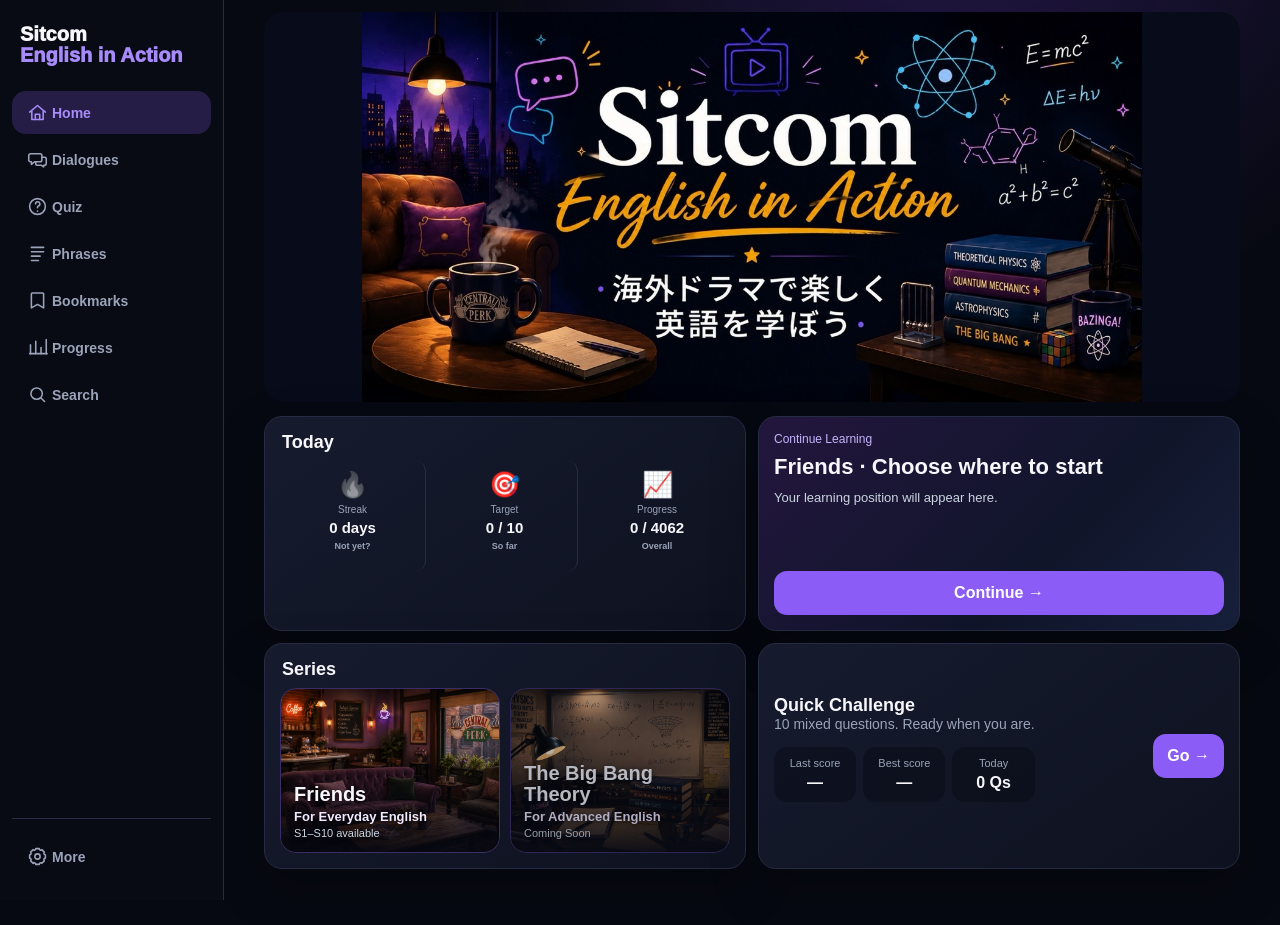
==== commit fcd66b2e: "dialogue_quiz_v1" ====
--- a/index.html
+++ b/index.html
@@ -10,7 +10,7 @@
   <title>Sitcom English in Action</title>
   <link rel="manifest" href="manifest.webmanifest">
   <link rel="apple-touch-icon" sizes="180x180" href="assets/icons/apple-touch-icon.png">
-  <link rel="stylesheet" href="css/style.css?v=4.13">
+  <link rel="stylesheet" href="css/style.css?v=4.14">
 </head>
 <body>
   <div class="app-shell">
@@ -32,7 +32,8 @@
   <div id="modalRoot"></div>
   <script src="js/dialogue-match-hints.js?v=1.2" defer></script>
   <script src="js/dialogue-highlight-matcher.js?v=1.0" defer></script>
-  <script src="js/app.js?v=4.27" defer></script>
+  <script src="js/app.js?v=4.28" defer></script>
+  <script src="js/dialogue-quiz.js?v=1.0" defer></script>
   <script src="js/pwa.js?v=4.0" defer></script>
 </body>
 </html>
--- a/css/style.css
+++ b/css/style.css
@@ -47,6 +47,7 @@
 .dialogue-blank{color:transparent;background:rgba(139,92,246,.2);border-bottom:2px solid var(--purple-2);border-radius:5px 5px 2px 2px;cursor:pointer;box-decoration-break:clone;-webkit-box-decoration-break:clone;user-select:none;-webkit-user-select:none}
 .dialogue-blank:hover,.dialogue-blank:focus-visible{background:rgba(139,92,246,.34);outline:2px solid rgba(167,139,250,.45);outline-offset:2px}
 .dialogue-blank-text{color:inherit}.translation-concealed{visibility:hidden;pointer-events:none;user-select:none;-webkit-user-select:none}
+.blank-phrase-toggle[hidden],.learning-list[hidden]{display:none}.blank-phrase-toggle{min-height:44px;margin-bottom:12px}
 /* v2.0 shared UI refinement: unified line icons and one-step denser layout. */
 .line-icon{width:22px;height:22px;display:block;fill:none;stroke:currentColor;stroke-width:1.8;stroke-linecap:round;stroke-linejoin:round}
 .nav-button{padding:6px 2px;gap:3px}.nav-button .nav-icon{font-size:inherit;line-height:1}.nav-button .line-icon{width:21px;height:21px}
@@ -87,6 +88,14 @@
 /* v2.0 shared UI refinement 3: detail rhythm, shared search cards and episode rows. */
 .detail-page{padding-top:2px}
 .detail-page.detail-swipe-transition{pointer-events:none;will-change:transform,opacity}
+.detail-swipe-hint{display:none}
+.quiz-kind-tabs{margin-bottom:10px}
+.dialogue-quiz-card{margin-top:12px}
+.dialogue-quiz-card .conversation{margin:0 0 18px}
+.dialogue-quiz-translations{margin:16px 0;padding:12px;border:1px solid var(--border);border-radius:12px}
+.dialogue-quiz-translations p{line-height:1.6;overflow-wrap:anywhere}
+.dialogue-quiz-card .answer-button{overflow-wrap:anywhere}
+@media (any-pointer:coarse){.detail-swipe-hint{display:block;color:var(--muted);font-size:11px;font-weight:400;line-height:1.4;text-align:center;pointer-events:none}}
 .detail-page .detail-card{margin-top:0}
 .detail-page .detail-title{margin-top:5px;margin-bottom:7px}
 .detail-page .meta-line{margin-top:8px}
@@ -184,6 +193,9 @@
 .example-translation{color:var(--muted);font-size:12px}
 .speaker-button{flex:0 0 42px;width:42px;height:42px;display:grid;place-items:center;border-radius:50%;background:var(--surface-2);border:1px solid var(--border);font-size:18px}
 .speaker-button:hover,.speaker-button:focus-visible{border-color:#6d4dae;background:var(--purple-soft)}
+.phrase-title-row{display:flex;align-items:flex-start;gap:8px;margin:5px 0 7px}
+.phrase-title-row .detail-title{min-width:0;flex:0 1 auto;margin:0;overflow-wrap:anywhere}
+.phrase-title-speaker{flex:0 0 34px;width:34px;height:34px;font-size:15px}
 .dialogue-line{display:flex;align-items:center;justify-content:space-between;gap:10px}
 .dialogue-line-copy{min-width:0;flex:1}
 .dialogue-line-text{overflow-wrap:anywhere;border-bottom:2px solid transparent}
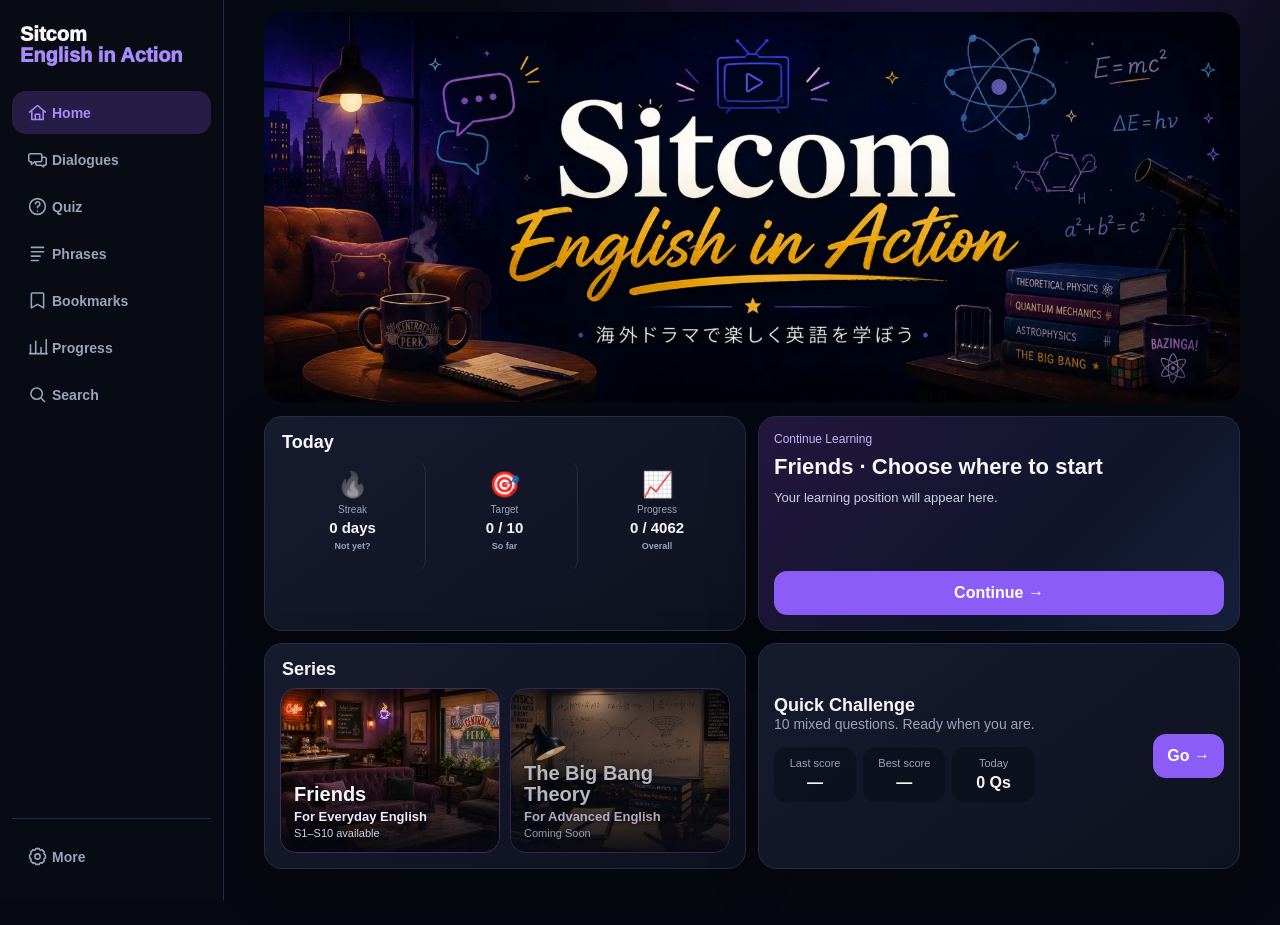
==== commit 4a5f3cc8: "dq_drag_v1" ====
--- a/index.html
+++ b/index.html
@@ -10,7 +10,7 @@
   <title>Sitcom English in Action</title>
   <link rel="manifest" href="manifest.webmanifest">
   <link rel="apple-touch-icon" sizes="180x180" href="assets/icons/apple-touch-icon.png">
-  <link rel="stylesheet" href="css/style.css?v=4.14">
+  <link rel="stylesheet" href="css/style.css?v=4.17">
 </head>
 <body>
   <div class="app-shell">
@@ -32,8 +32,8 @@
   <div id="modalRoot"></div>
   <script src="js/dialogue-match-hints.js?v=1.2" defer></script>
   <script src="js/dialogue-highlight-matcher.js?v=1.0" defer></script>
-  <script src="js/app.js?v=4.28" defer></script>
-  <script src="js/dialogue-quiz.js?v=1.0" defer></script>
+  <script src="js/app.js?v=4.30" defer></script>
+  <script src="js/dialogue-quiz.js?v=1.3" defer></script>
   <script src="js/pwa.js?v=4.0" defer></script>
 </body>
 </html>
--- a/css/style.css
+++ b/css/style.css
@@ -89,12 +89,29 @@
 .detail-page{padding-top:2px}
 .detail-page.detail-swipe-transition{pointer-events:none;will-change:transform,opacity}
 .detail-swipe-hint{display:none}
-.quiz-kind-tabs{margin-bottom:10px}
+.quiz-kind-tabs{margin-bottom:10px;grid-template-columns:repeat(2,minmax(0,1fr));gap:0;padding:0;overflow:hidden}
+.quiz-kind-tabs>.seg-button{width:100%;min-width:0;margin:0;text-align:center}
 .dialogue-quiz-card{margin-top:12px}
 .dialogue-quiz-card .conversation{margin:0 0 18px}
-.dialogue-quiz-translations{margin:16px 0;padding:12px;border:1px solid var(--border);border-radius:12px}
-.dialogue-quiz-translations p{line-height:1.6;overflow-wrap:anywhere}
+.dialogue-quiz-card .hidden-line{cursor:default;min-width:0}
+.dialogue-quiz-card .translation{font-size:12px;color:var(--muted);line-height:1.5;margin-top:6px}
+#dialogueQuizCheck:disabled{background:var(--surface-2);color:var(--muted);opacity:.55;cursor:default;pointer-events:none}
+.dialogue-quiz-progress{position:sticky;top:calc(var(--topbar) + var(--mobile-top-inset));z-index:20;background:var(--bg);padding:8px 0 10px}
+.dialogue-quiz-progress .quiz-question-count{margin-bottom:6px}
+#dialogueQuizJapanese .line-icon{width:17px;height:17px;flex:0 0 auto}
+@media (min-width:760px){.dialogue-quiz-progress{top:0}}
+#dialogueQuizStatus:empty{display:none}
+.dialogue-quiz-card .answer-button.selected{border-color:var(--purple-2);background:var(--purple-soft)}
+.dialogue-quiz-card .dialogue-blank{cursor:default}.dialogue-quiz-card .dialogue-blank sup{color:var(--purple-2)}
+.dialogue-quiz-submit{display:grid;gap:10px;margin-top:18px}
+.dialogue-quiz-submit [hidden]{display:none}
+.dialogue-result-item{grid-template-columns:minmax(0,1fr) auto;gap:12px}
+.dialogue-result-item>*{min-width:0;overflow-wrap:anywhere}
+.dialogue-result-item .quiz-result-status{justify-self:end;width:fit-content;white-space:nowrap}
+.dialogue-quiz-controls{margin-top:16px;padding-bottom:8px}
+.dialogue-quiz-card .bubble{max-width:100%;min-width:0}
 .dialogue-quiz-card .answer-button{overflow-wrap:anywhere}
+.dialogue-order-section{margin-top:12px}.dialogue-order-intro{display:flex;justify-content:space-between;gap:12px;flex-wrap:wrap;color:var(--muted);font-size:13px}.dialogue-order-list{display:grid;gap:7px;margin-top:12px;position:relative;min-width:0}.dialogue-order-row{display:grid;grid-template-columns:22px 36px minmax(0,1fr);align-items:start;gap:8px;min-width:0;padding:8px 10px;border:1px solid var(--border);border-radius:12px;background:var(--surface-2);color:var(--text);box-sizing:border-box}.dialogue-order-position{padding-top:8px;color:var(--muted);font-size:12px;font-weight:700}.dialogue-order-handle{display:grid;place-items:center;width:36px;height:36px;padding:0;border:1px solid var(--border);border-radius:9px;background:var(--surface);color:var(--purple-2);font-size:22px;line-height:1;cursor:grab;touch-action:none;user-select:none}.dialogue-order-handle:active{cursor:grabbing}.dialogue-order-handle:focus-visible{outline:2px solid var(--purple-2);outline-offset:2px}.dialogue-order-content{display:flex;gap:9px;min-width:0;line-height:1.45}.dialogue-order-speaker{flex:none;color:var(--purple-2);font-weight:700}.dialogue-order-text{min-width:0;overflow-wrap:anywhere}.dialogue-order-text .translation{display:block;font-size:12px;color:var(--muted);margin-top:4px}.dialogue-order-row.dragging{opacity:.35}.dialogue-order-ghost{position:fixed;z-index:1000;pointer-events:none;opacity:.94;border-color:var(--purple-2);box-shadow:0 12px 28px rgba(0,0,0,.2)}.dialogue-order-row.drop-before::before{content:"";position:absolute;left:0;right:0;top:-5px;height:4px;border-radius:3px;background:var(--purple-2)}.dialogue-order-row.drop-before{position:relative}.dialogue-order-list.drop-last::after{content:"";height:4px;border-radius:3px;background:var(--purple-2)}.dialogue-order-actions{display:grid;grid-template-columns:1fr 2fr;gap:10px;margin-top:16px}.dialogue-order-actions button{min-width:0}.dialogue-order-mistake{display:grid;gap:5px;overflow-wrap:anywhere}
 @media (any-pointer:coarse){.detail-swipe-hint{display:block;color:var(--muted);font-size:11px;font-weight:400;line-height:1.4;text-align:center;pointer-events:none}}
 .detail-page .detail-card{margin-top:0}
 .detail-page .detail-title{margin-top:5px;margin-bottom:7px}
@@ -250,7 +267,7 @@
 .phrase-select-grid .filter-group{min-width:0;margin-bottom:0}
 .phrase-select-grid .select{min-width:0;min-height:36px;padding:5px 24px 5px 8px;font-size:11.5px;line-height:1.25}
 .quiz-empty{margin-top:14px;padding:13px}
-.quiz-mode-tabs{grid-template-columns:repeat(2,minmax(0,1fr));width:min(360px,100%);margin:0 0 14px}.quiz-mode-tabs .seg-button{min-height:40px;font-size:13px}.filter-panel:has(>.quiz-mode-note){display:flex;flex-direction:column}.quiz-mode-note{display:grid;order:-1;gap:4px;margin:0 0 12px;padding:11px 12px;border:1px solid var(--border);border-radius:13px;background:rgba(12,16,32,.72)}.quiz-mode-note strong{color:#ddd6fe;font-size:13px}.quiz-mode-note span{color:var(--muted);font-size:11.5px;line-height:1.5}.quiz-setting-chips{mask-image:none;padding-right:0}
+.quiz-mode-tabs{grid-template-columns:repeat(2,minmax(0,1fr));width:100%;margin:0 0 14px}.quiz-mode-tabs .seg-button{min-height:40px;font-size:13px}.filter-panel:has(>.quiz-mode-note){display:flex;flex-direction:column}.quiz-mode-note{display:grid;order:-1;gap:4px;margin:0 0 12px;padding:11px 12px;border:1px solid var(--border);border-radius:13px;background:rgba(12,16,32,.72)}.quiz-mode-note strong{color:#ddd6fe;font-size:13px}.quiz-mode-note span{color:var(--muted);font-size:11.5px;line-height:1.5}.quiz-setting-chips{mask-image:none;padding-right:0}
 .progress-mode-tabs{grid-template-columns:repeat(2,minmax(0,1fr));width:min(360px,100%);margin:0 0 14px}.progress-mode-tabs .seg-button{min-height:40px;font-size:13px}
 @media (min-width:760px){.scope-chips{flex-wrap:wrap;overflow:visible}.scope-chips .chip{flex:0 0 auto}}
 
@@ -275,6 +292,7 @@
 
 /* v5.1 achievement feedback and Quiz Result continuation. */
 .quiz-result-actions{display:grid;grid-template-columns:repeat(3,minmax(0,1fr));gap:10px}
+.quiz-result-actions.dialogue-quiz-result-actions{grid-template-columns:none;grid-auto-flow:column;grid-auto-columns:minmax(0,1fr)}
 .quiz-result-actions>*{min-width:0;height:100%;min-height:48px;display:flex;align-items:center;justify-content:center;text-align:center;line-height:1.15}
 .quiz-result-actions .primary-button:disabled{cursor:default;pointer-events:none;color:rgba(255,255,255,.62);border-color:rgba(167,139,250,.18);background:var(--purple);opacity:.42}
 .achievement-toast{position:fixed;z-index:80;top:clamp(92px,22vh,190px);left:50%;width:min(360px,calc(100vw - 32px));display:grid;gap:6px;padding:15px 18px;transform:translateX(-50%);text-align:center;border:1px solid rgba(167,139,250,.58);border-radius:17px;background:linear-gradient(145deg,rgba(37,29,70,.97),rgba(17,21,37,.98));box-shadow:0 18px 50px rgba(0,0,0,.42),0 0 24px rgba(139,92,246,.14);pointer-events:none;animation:achievement-toast-life 2.9s ease both}
@@ -293,7 +311,7 @@
 @media (max-width:759px){.bookmarks-filter-layout>.filter-panel{min-height:296px}}
 
 /* v5.3: compact Quiz play screen and readable primary prompt. */
-.quiz-start-area{min-height:52px;margin:0 0 12px;display:flex;align-items:center;justify-content:space-between;gap:10px}.quiz-start-area>.quiz-start-button{width:min(360px,100%)}.quiz-start-area>.button-row{margin:0}.quiz-settings-panel{margin-bottom:12px}.quiz-stats-card{margin-bottom:12px}.quiz-mode-note{margin-top:0;margin-bottom:16px}.quiz-result-card{margin-top:0}.quiz-result-card .result-score{font-size:44px;line-height:1.05;margin-top:0}
+.quiz-start-area{min-height:52px;margin:0 0 12px;display:flex;align-items:center;justify-content:space-between;gap:10px}.quiz-start-area>.quiz-start-button{width:100%}.quiz-start-area>.button-row{margin:0}.quiz-settings-panel{width:100%;margin-bottom:12px}.quiz-stats-card{margin-bottom:12px}.quiz-mode-note{margin-top:0;margin-bottom:16px}.quiz-result-card{margin-top:0}.quiz-result-card .result-score{font-size:44px;line-height:1.05;margin-top:0}
 .quiz-play-header{margin:2px 0 7px}
 .quiz-question-count{margin:0;color:var(--muted);font-size:13px;font-weight:650;line-height:1.3;letter-spacing:.01em}
 .quiz-play-card{margin:10px 0;padding:14px}
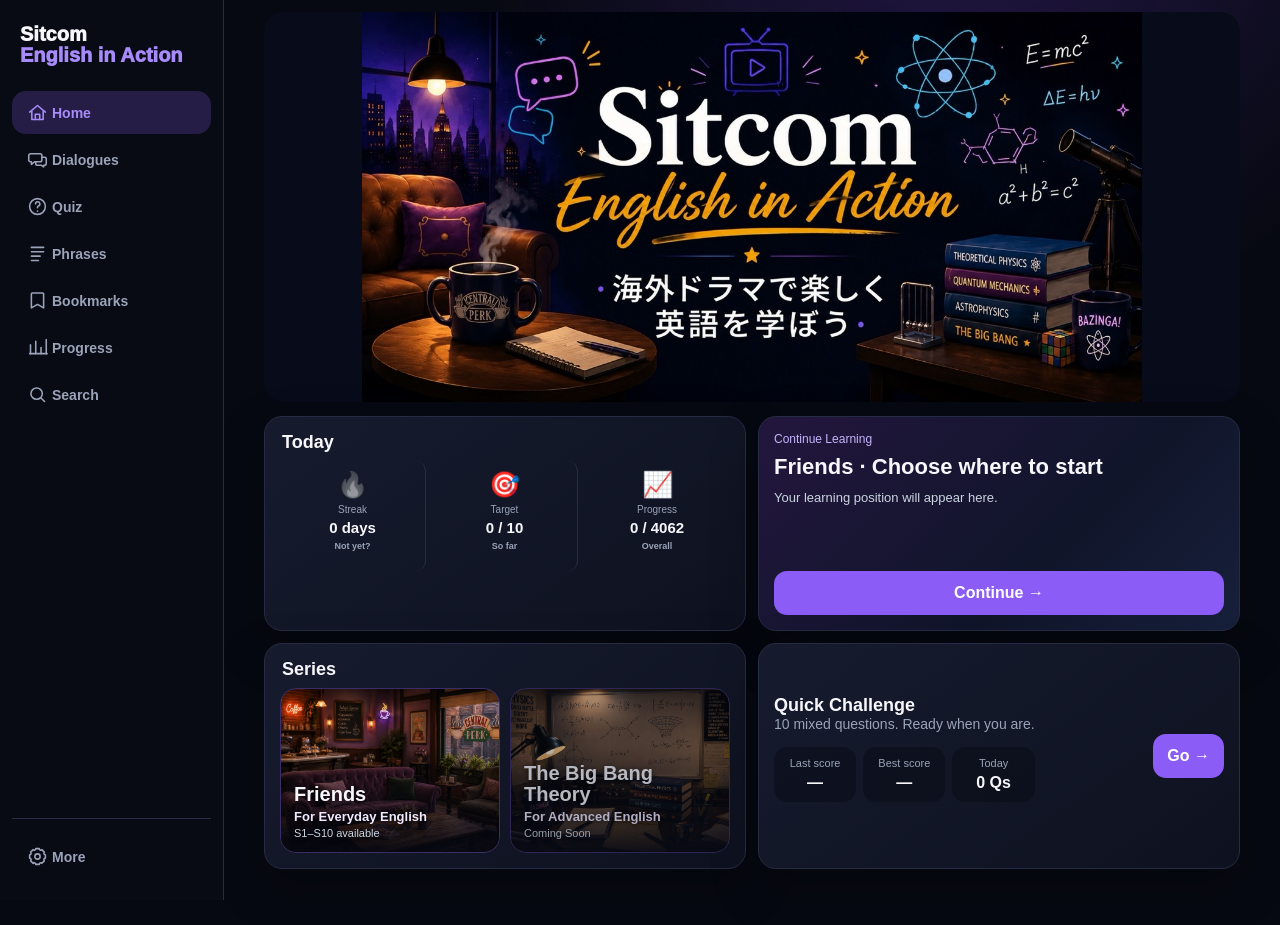
==== commit 2565bdab: "dq_order_complete" ====
--- a/index.html
+++ b/index.html
@@ -10,7 +10,7 @@
   <title>Sitcom English in Action</title>
   <link rel="manifest" href="manifest.webmanifest">
   <link rel="apple-touch-icon" sizes="180x180" href="assets/icons/apple-touch-icon.png">
-  <link rel="stylesheet" href="css/style.css?v=4.17">
+  <link rel="stylesheet" href="css/style.css?v=4.18">
 </head>
 <body>
   <div class="app-shell">
@@ -33,7 +33,7 @@
   <script src="js/dialogue-match-hints.js?v=1.2" defer></script>
   <script src="js/dialogue-highlight-matcher.js?v=1.0" defer></script>
   <script src="js/app.js?v=4.30" defer></script>
-  <script src="js/dialogue-quiz.js?v=1.3" defer></script>
+  <script src="js/dialogue-quiz.js?v=1.4" defer></script>
   <script src="js/pwa.js?v=4.0" defer></script>
 </body>
 </html>
--- a/css/style.css
+++ b/css/style.css
@@ -111,7 +111,7 @@
 .dialogue-quiz-controls{margin-top:16px;padding-bottom:8px}
 .dialogue-quiz-card .bubble{max-width:100%;min-width:0}
 .dialogue-quiz-card .answer-button{overflow-wrap:anywhere}
-.dialogue-order-section{margin-top:12px}.dialogue-order-intro{display:flex;justify-content:space-between;gap:12px;flex-wrap:wrap;color:var(--muted);font-size:13px}.dialogue-order-list{display:grid;gap:7px;margin-top:12px;position:relative;min-width:0}.dialogue-order-row{display:grid;grid-template-columns:22px 36px minmax(0,1fr);align-items:start;gap:8px;min-width:0;padding:8px 10px;border:1px solid var(--border);border-radius:12px;background:var(--surface-2);color:var(--text);box-sizing:border-box}.dialogue-order-position{padding-top:8px;color:var(--muted);font-size:12px;font-weight:700}.dialogue-order-handle{display:grid;place-items:center;width:36px;height:36px;padding:0;border:1px solid var(--border);border-radius:9px;background:var(--surface);color:var(--purple-2);font-size:22px;line-height:1;cursor:grab;touch-action:none;user-select:none}.dialogue-order-handle:active{cursor:grabbing}.dialogue-order-handle:focus-visible{outline:2px solid var(--purple-2);outline-offset:2px}.dialogue-order-content{display:flex;gap:9px;min-width:0;line-height:1.45}.dialogue-order-speaker{flex:none;color:var(--purple-2);font-weight:700}.dialogue-order-text{min-width:0;overflow-wrap:anywhere}.dialogue-order-text .translation{display:block;font-size:12px;color:var(--muted);margin-top:4px}.dialogue-order-row.dragging{opacity:.35}.dialogue-order-ghost{position:fixed;z-index:1000;pointer-events:none;opacity:.94;border-color:var(--purple-2);box-shadow:0 12px 28px rgba(0,0,0,.2)}.dialogue-order-row.drop-before::before{content:"";position:absolute;left:0;right:0;top:-5px;height:4px;border-radius:3px;background:var(--purple-2)}.dialogue-order-row.drop-before{position:relative}.dialogue-order-list.drop-last::after{content:"";height:4px;border-radius:3px;background:var(--purple-2)}.dialogue-order-actions{display:grid;grid-template-columns:1fr 2fr;gap:10px;margin-top:16px}.dialogue-order-actions button{min-width:0}.dialogue-order-mistake{display:grid;gap:5px;overflow-wrap:anywhere}
+.dialogue-order-section{margin-top:12px}.dialogue-order-intro{display:flex;justify-content:space-between;gap:12px;flex-wrap:wrap;color:var(--muted);font-size:13px}.dialogue-order-list{display:grid;gap:7px;margin-top:12px;position:relative;min-width:0}.dialogue-order-row{display:grid;grid-template-columns:24px minmax(0,1fr);align-items:start;gap:8px;min-width:0}.dialogue-order-card{display:grid;grid-template-columns:minmax(0,1fr) 36px;align-items:start;gap:10px;min-width:0;padding:8px 10px;border:1px solid var(--border);border-radius:12px;background:var(--surface-2);color:var(--text);box-sizing:border-box}.dialogue-order-position{padding-top:16px;text-align:right;color:var(--muted);font-size:12px;font-weight:700}.dialogue-order-handle{display:grid;place-items:center;width:36px;height:36px;padding:0;border:1px solid var(--border);border-radius:9px;background:var(--surface);color:var(--purple-2);font-size:22px;line-height:1;cursor:grab;touch-action:none;user-select:none}.dialogue-order-handle:active{cursor:grabbing}.dialogue-order-handle:focus-visible{outline:2px solid var(--purple-2);outline-offset:2px}.dialogue-order-content{display:flex;gap:9px;min-width:0;line-height:1.45}.dialogue-order-speaker{flex:none;color:var(--purple-2);font-weight:700}.dialogue-order-text{min-width:0;overflow-wrap:anywhere}.dialogue-order-text .translation{display:block;font-size:12px;color:var(--muted);margin-top:4px}.dialogue-order-row.dragging .dialogue-order-card{opacity:.35}.dialogue-order-ghost{position:fixed;z-index:1000;pointer-events:none;opacity:.94}.dialogue-order-ghost .dialogue-order-position{visibility:hidden}.dialogue-order-ghost .dialogue-order-card{border-color:var(--purple-2);box-shadow:0 12px 28px rgba(0,0,0,.2)}.dialogue-order-row.drop-before::before{content:"";position:absolute;left:0;right:0;top:-5px;height:4px;border-radius:3px;background:var(--purple-2)}.dialogue-order-row.drop-before{position:relative}.dialogue-order-list.drop-last::after{content:"";height:4px;border-radius:3px;background:var(--purple-2)}.dialogue-order-actions{display:grid;grid-template-columns:1fr 2fr;gap:10px;margin-top:16px}.dialogue-order-actions button{min-width:0}.dialogue-order-mistake{display:grid;gap:5px;overflow-wrap:anywhere}
 @media (any-pointer:coarse){.detail-swipe-hint{display:block;color:var(--muted);font-size:11px;font-weight:400;line-height:1.4;text-align:center;pointer-events:none}}
 .detail-page .detail-card{margin-top:0}
 .detail-page .detail-title{margin-top:5px;margin-bottom:7px}
